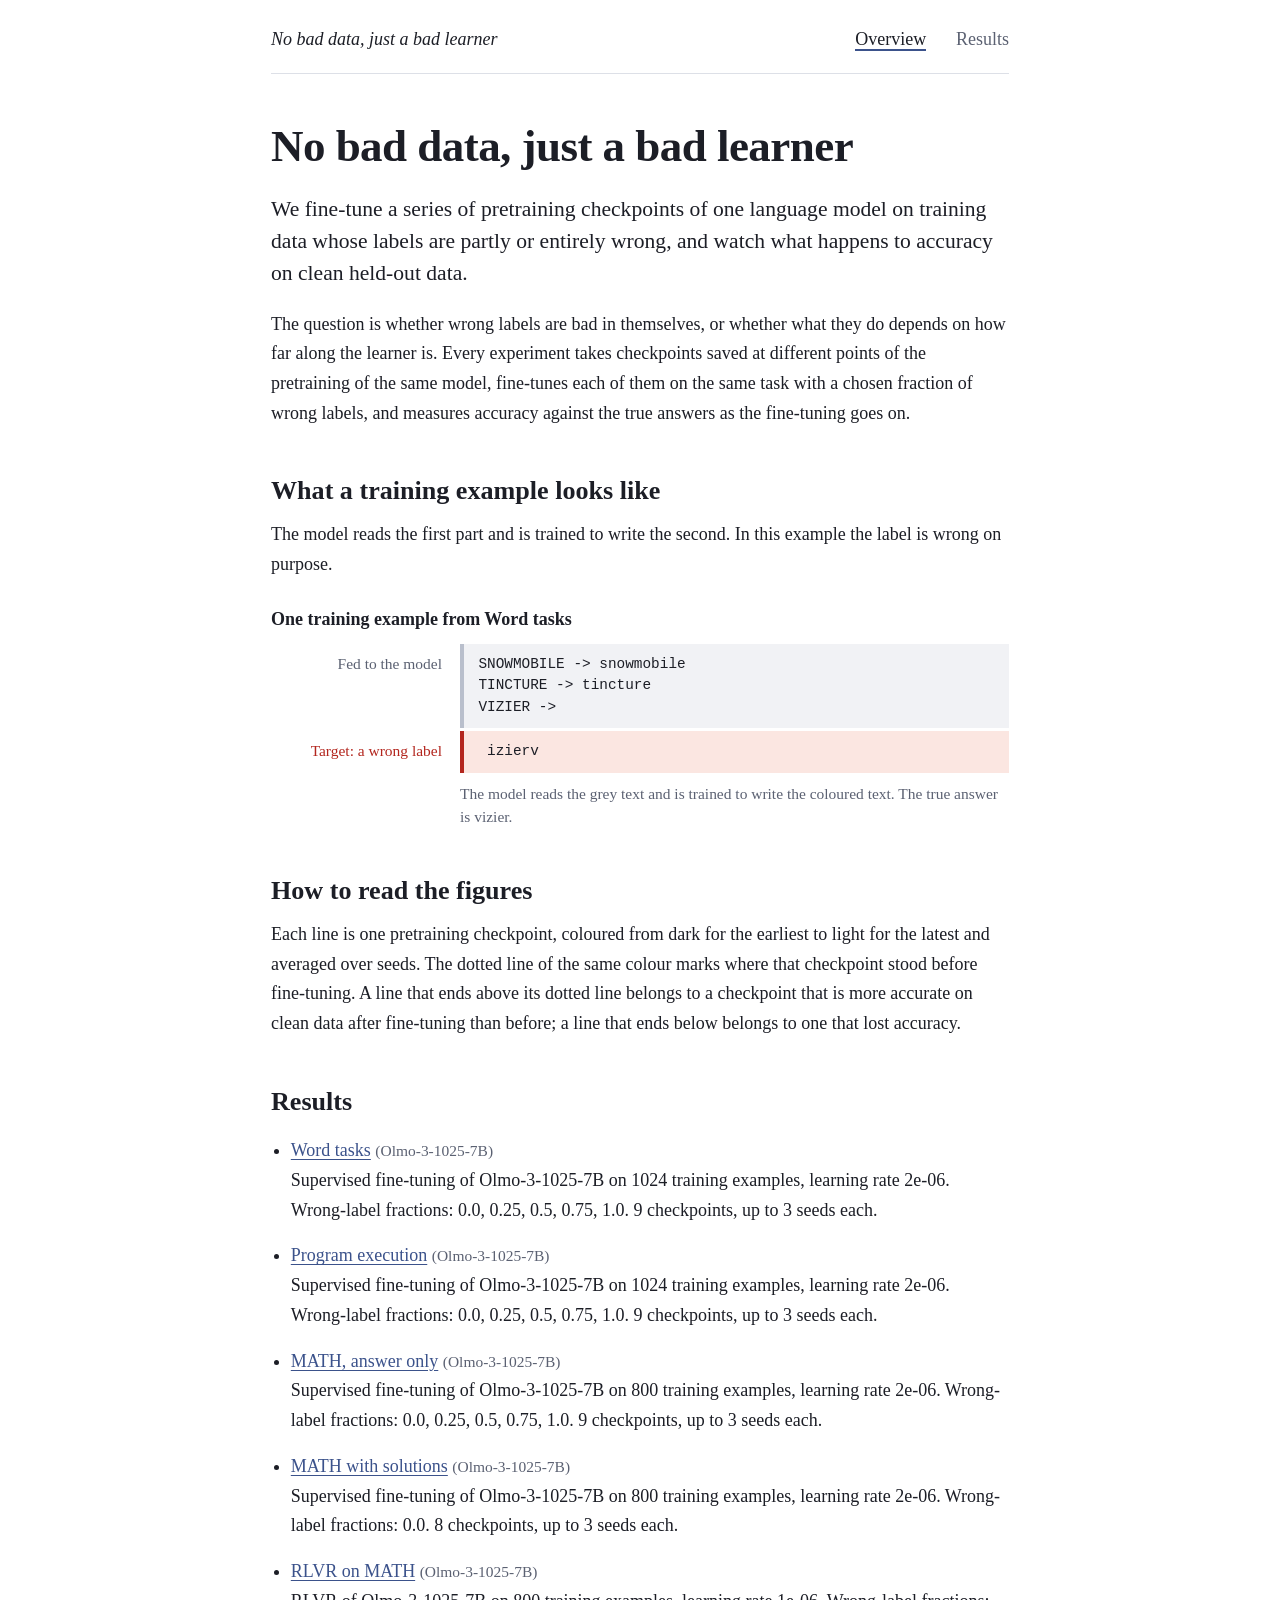
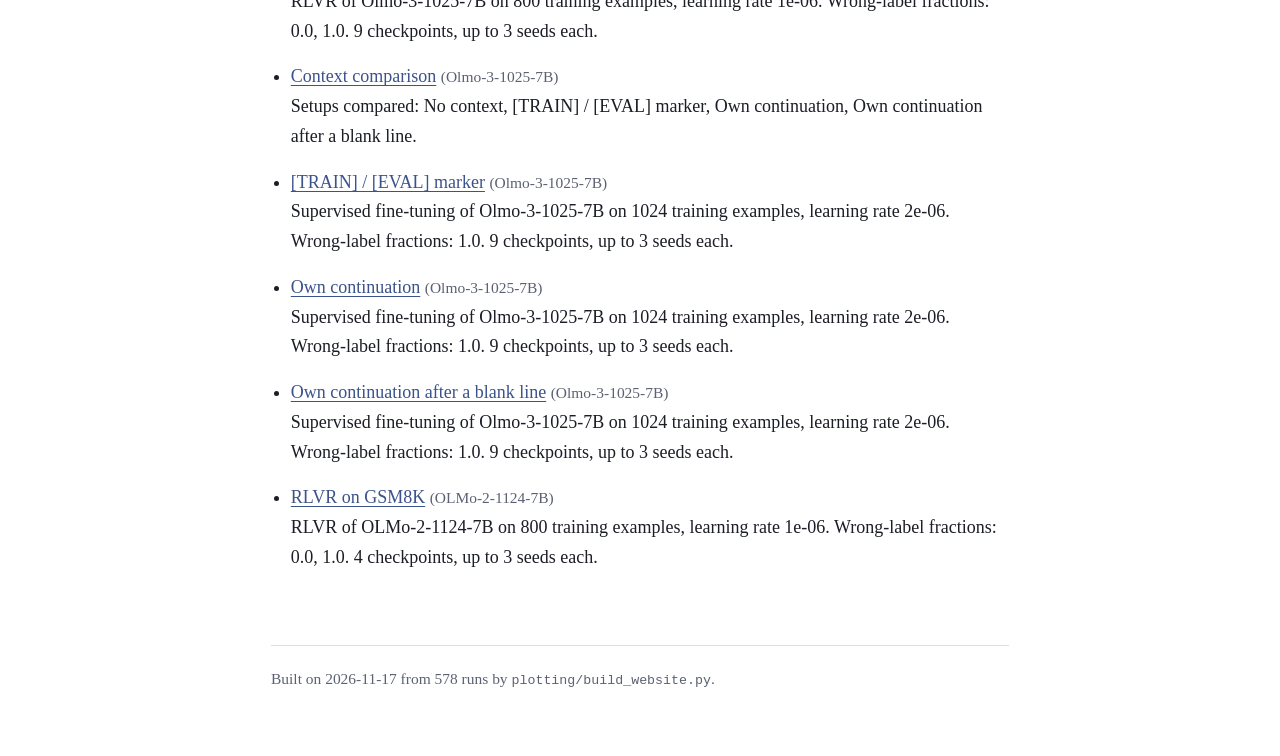
==== index.html @ 24797569 "starting website" ====
<!DOCTYPE html>
<html lang="en">
<head>
<meta charset="utf-8">
<meta name="viewport" content="width=device-width, initial-scale=1">
<title>No bad data, just a bad learner</title>
<link rel="stylesheet" href="style.css">
</head>
<body>
<header class="site">
<a class="site-name" href="index.html">No bad data, just a bad learner</a>
<nav>
<a href="index.html" aria-current="page">Overview</a>
<a href="results.html" >Results</a>
</nav>
</header>
<main>
<!-- The main page. Everything here is yours to edit. The two names in double braces below are filled in by plotting/build_website.py:
     hero_example becomes one training example, results_list the links to the result tabs. Both can be moved or deleted. -->
<article class="post">
<h1>No bad data, just a bad learner</h1>
<p class="lede">We fine-tune a series of pretraining checkpoints of one language model on training data whose labels are partly or entirely wrong, and watch what happens to accuracy on clean held-out data.</p>

<p>The question is whether wrong labels are bad in themselves, or whether what they do depends on how far along the learner is. Every experiment takes checkpoints saved at different points of the pretraining of the same model, fine-tunes each of them on the same task with a chosen fraction of wrong labels, and measures accuracy against the true answers as the fine-tuning goes on.</p>

<h2>What a training example looks like</h2>
<p>The model reads the first part and is trained to write the second. In this example the label is wrong on purpose.</p>
<div class="example">
<h4>One training example from Word tasks</h4>
<dl class="sequence">
<div class="row fed">
<dt>Fed to the model</dt>
<dd><pre>
SNOWMOBILE -&gt; snowmobile
TINCTURE -&gt; tincture
VIZIER -&gt;</pre></dd>
</div>
<div class="row wrong">
<dt>Target: a wrong label</dt>
<dd><pre>
 izierv</pre></dd>
</div>
</dl>
<p class="note">The model reads the grey text and is trained to write the coloured text. The true answer is vizier.</p>
</div>

<h2>How to read the figures</h2>
<p>Each line is one pretraining checkpoint, coloured from dark for the earliest to light for the latest and averaged over seeds. The dotted line of the same colour marks where that checkpoint stood before fine-tuning. A line that ends above its dotted line belongs to a checkpoint that is more accurate on clean data after fine-tuning than before; a line that ends below belongs to one that lost accuracy.</p>

<h2>Results</h2>
<ul class="results">
<li><a href="results.html#olmo3-sft-word-fraction">Word tasks</a> <span class="where">(Olmo-3-1025-7B)</span><br>Supervised fine-tuning of Olmo-3-1025-7B on 1024 training examples, learning rate 2e-06. Wrong-label fractions: 0.0, 0.25, 0.5, 0.75, 1.0. 9 checkpoints, up to 3 seeds each.</li>
<li><a href="results.html#olmo3-sft-program-fraction">Program execution</a> <span class="where">(Olmo-3-1025-7B)</span><br>Supervised fine-tuning of Olmo-3-1025-7B on 1024 training examples, learning rate 2e-06. Wrong-label fractions: 0.0, 0.25, 0.5, 0.75, 1.0. 9 checkpoints, up to 3 seeds each.</li>
<li><a href="results.html#olmo3-sft-math-plain">MATH, answer only</a> <span class="where">(Olmo-3-1025-7B)</span><br>Supervised fine-tuning of Olmo-3-1025-7B on 800 training examples, learning rate 2e-06. Wrong-label fractions: 0.0, 0.25, 0.5, 0.75, 1.0. 9 checkpoints, up to 3 seeds each.</li>
<li><a href="results.html#olmo3-sft-math-solution-true-labels">MATH with solutions</a> <span class="where">(Olmo-3-1025-7B)</span><br>Supervised fine-tuning of Olmo-3-1025-7B on 800 training examples, learning rate 2e-06. Wrong-label fractions: 0.0. 8 checkpoints, up to 3 seeds each.</li>
<li><a href="results.html#olmo3-rlvr-math">RLVR on MATH</a> <span class="where">(Olmo-3-1025-7B)</span><br>RLVR of Olmo-3-1025-7B on 800 training examples, learning rate 1e-06. Wrong-label fractions: 0.0, 1.0. 9 checkpoints, up to 3 seeds each.</li>
<li><a href="results.html#olmo3-context-comparison">Context comparison</a> <span class="where">(Olmo-3-1025-7B)</span><br>Setups compared: No context, [TRAIN] / [EVAL] marker, Own continuation, Own continuation after a blank line.</li>
<li><a href="results.html#olmo3-sft-word-marker">[TRAIN] / [EVAL] marker</a> <span class="where">(Olmo-3-1025-7B)</span><br>Supervised fine-tuning of Olmo-3-1025-7B on 1024 training examples, learning rate 2e-06. Wrong-label fractions: 1.0. 9 checkpoints, up to 3 seeds each.</li>
<li><a href="results.html#olmo3-sft-word-thoughts">Own continuation</a> <span class="where">(Olmo-3-1025-7B)</span><br>Supervised fine-tuning of Olmo-3-1025-7B on 1024 training examples, learning rate 2e-06. Wrong-label fractions: 1.0. 9 checkpoints, up to 3 seeds each.</li>
<li><a href="results.html#olmo3-sft-word-thoughts-blank-line">Own continuation after a blank line</a> <span class="where">(Olmo-3-1025-7B)</span><br>Supervised fine-tuning of Olmo-3-1025-7B on 1024 training examples, learning rate 2e-06. Wrong-label fractions: 1.0. 9 checkpoints, up to 3 seeds each.</li>
<li><a href="results.html#olmo2-rlvr-gsm">RLVR on GSM8K</a> <span class="where">(OLMo-2-1124-7B)</span><br>RLVR of OLMo-2-1124-7B on 800 training examples, learning rate 1e-06. Wrong-label fractions: 0.0, 1.0. 4 checkpoints, up to 3 seeds each.</li>
</ul>
</article>

</main>
<footer class="site">
<p>Built on 2026-11-17 from 578 runs by <code>plotting/build_website.py</code>.</p>
</footer>

</body>
</html>
---- style.css ----
:root {
  --ink: #1c1e26;
  --muted: #5b6172;
  --line: #dde0e7;
  --paper: #ffffff;
  --accent: #3b528b;
  --fed: #f1f2f5;
  --fed-bar: #b9bfcc;
  --target: #dcf2ec;
  --target-bar: #1f9e89;
  --wrong: #fbe6e1;
  --wrong-bar: #b3261e;
  --thought: #ebe4f3;
  --thought-bar: #482878;
  --measure: 41rem;
  --wide: 70rem;
  --serif: "Iowan Old Style", "Palatino Linotype", Palatino, "URW Palladio L", P052, Georgia, serif;
  --mono: ui-monospace, "SF Mono", "JetBrains Mono", Menlo, Consolas, "Liberation Mono", monospace;
}

* {
  box-sizing: border-box;
}

html {
  font-size: 112.5%;
}

body {
  margin: 0;
  color: var(--ink);
  background: var(--paper);
  font-family: var(--serif);
  line-height: 1.65;
}

a {
  color: var(--accent);
  text-underline-offset: 0.15em;
}

a:focus-visible,
button:focus-visible {
  outline: 2px solid var(--accent);
  outline-offset: 3px;
}

header.site,
footer.site,
main {
  width: min(var(--measure), calc(100vw - 2.5rem));
  margin: 0 auto;
}

header.site {
  display: flex;
  flex-wrap: wrap;
  justify-content: space-between;
  gap: 0.5rem 2rem;
  padding: 1.4rem 0 1rem;
  border-bottom: 1px solid var(--line);
}

.site-name {
  color: var(--ink);
  text-decoration: none;
  font-style: italic;
}

header.site nav a {
  margin-left: 1.4rem;
  color: var(--muted);
  text-decoration: none;
}

header.site nav a:first-child {
  margin-left: 0;
}

header.site nav a[aria-current] {
  color: var(--ink);
  border-bottom: 2px solid var(--accent);
}

main {
  padding: 2.6rem 0 3rem;
}

h1 {
  margin: 0 0 1.2rem;
  font-size: 2.5rem;
  font-weight: 600;
  line-height: 1.12;
  letter-spacing: -0.012em;
}

h2 {
  margin: 2.6rem 0 0.7rem;
  font-size: 1.45rem;
  font-weight: 600;
  line-height: 1.25;
}

h3 {
  margin: 2.4rem 0 0.8rem;
  font-family: var(--mono);
  font-size: 0.86rem;
  font-weight: 600;
  color: var(--muted);
}

h4 {
  margin: 0 0 0.5rem;
  font-size: 1rem;
  font-weight: 600;
}

p {
  margin: 0 0 1.1rem;
}

.lede {
  font-size: 1.2rem;
  line-height: 1.5;
}

code {
  font-family: var(--mono);
  font-size: 0.86em;
}

.facts,
.note,
figcaption,
footer.site,
.where {
  color: var(--muted);
  font-size: 0.86rem;
  line-height: 1.5;
}

.tab-group {
  margin-top: 1.6rem;
}

.tab-group-name {
  margin: 0 0 0.2rem;
  color: var(--muted);
  font-size: 0.86rem;
}

.tabs {
  display: flex;
  flex-wrap: wrap;
  gap: 0.1rem 1.5rem;
  border-bottom: 1px solid var(--line);
}

.tab {
  margin: 0 0 -1px;
  padding: 0.35rem 0;
  border: 0;
  border-bottom: 2px solid transparent;
  background: none;
  color: var(--muted);
  font: inherit;
  font-size: 0.95rem;
  text-align: left;
  cursor: pointer;
}

.tab:hover {
  color: var(--ink);
}

.tab[aria-selected="true"] {
  color: var(--ink);
  border-bottom-color: var(--accent);
}

.panel {
  padding-top: 0.4rem;
}

.panel > h2:first-child {
  margin-top: 2rem;
}

.example {
  margin: 1.4rem 0 1.8rem;
}

.sequence {
  margin: 0;
}

.row {
  display: grid;
  grid-template-columns: 9.5rem minmax(0, 1fr);
  gap: 0 1rem;
  margin-bottom: 3px;
}

.row dt {
  padding-top: 0.55rem;
  color: var(--muted);
  font-size: 0.86rem;
  line-height: 1.35;
  text-align: right;
}

.row dd {
  margin: 0;
  min-width: 0;
}

.row pre {
  margin: 0;
  padding: 0.55rem 0.8rem;
  border-left: 4px solid var(--fed-bar);
  background: var(--fed);
  font-family: var(--mono);
  font-size: 0.8rem;
  line-height: 1.5;
  white-space: pre-wrap;
  overflow-wrap: anywhere;
}

.row.target pre,
.row.reference pre {
  border-left-color: var(--target-bar);
  background: var(--target);
}

.row.wrong pre {
  border-left-color: var(--wrong-bar);
  background: var(--wrong);
}

.row.thought pre {
  border-left-color: var(--thought-bar);
  background: var(--thought);
}

.row.target dt,
.row.reference dt {
  color: #14705f;
}

.row.wrong dt {
  color: var(--wrong-bar);
}

.row.thought dt {
  color: var(--thought-bar);
}

.note {
  margin: 0.5rem 0 0 10.5rem;
}

figure {
  width: min(var(--wide), calc(100vw - 2rem));
  margin: 1.8rem 0 2.2rem 50%;
  transform: translateX(-50%);
}

figure img {
  display: block;
  max-width: 100%;
  height: auto;
  margin: 0 auto;
  border: 1px solid var(--line);
}

figcaption {
  width: min(var(--measure), 100%);
  margin: 0.6rem auto 0;
}

ul.results {
  padding-left: 1.1rem;
}

ul.results li {
  margin-bottom: 0.9rem;
}

ul.results .where {
  white-space: nowrap;
}

footer.site {
  padding: 1.2rem 0 2.5rem;
  border-top: 1px solid var(--line);
}

@media (max-width: 40rem) {
  h1 {
    font-size: 2rem;
  }

  .row {
    grid-template-columns: minmax(0, 1fr);
  }

  .row dt {
    padding: 0.5rem 0 0.2rem;
    text-align: left;
  }

  .note {
    margin-left: 0;
  }
}
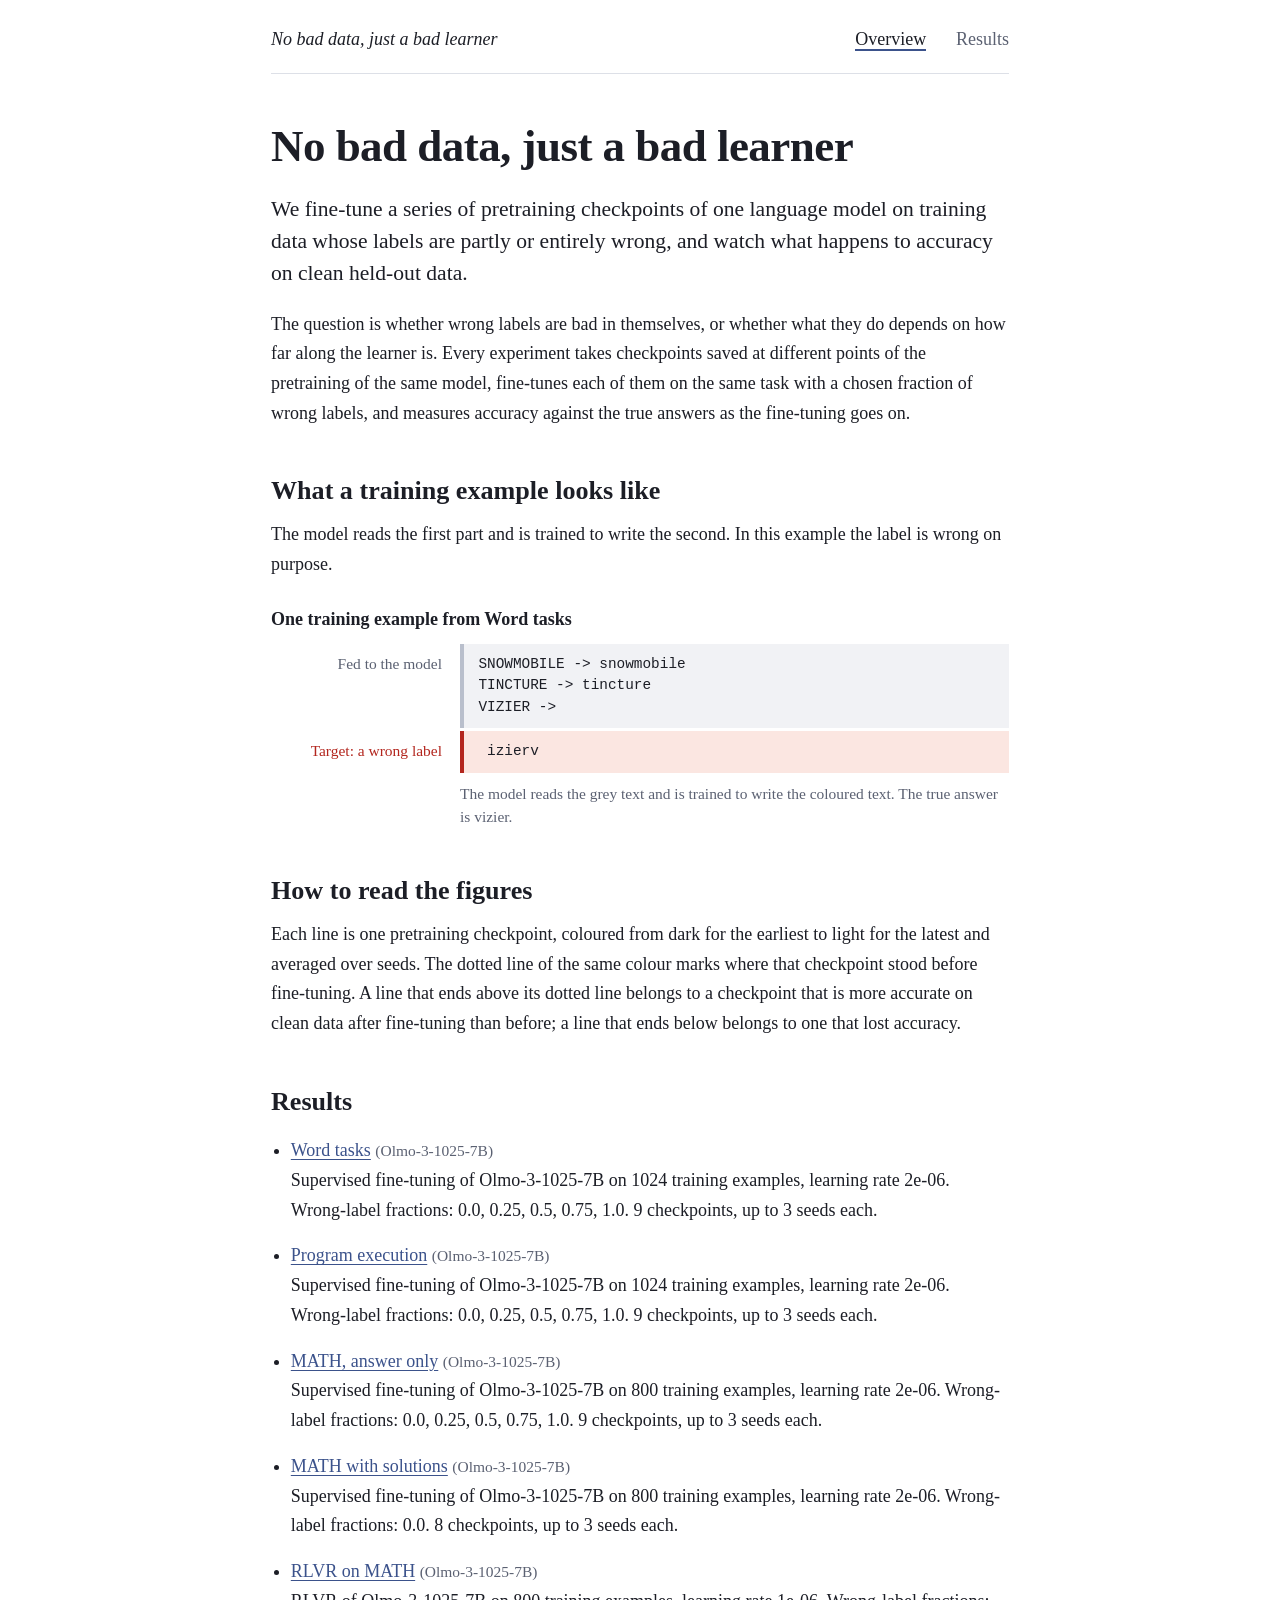
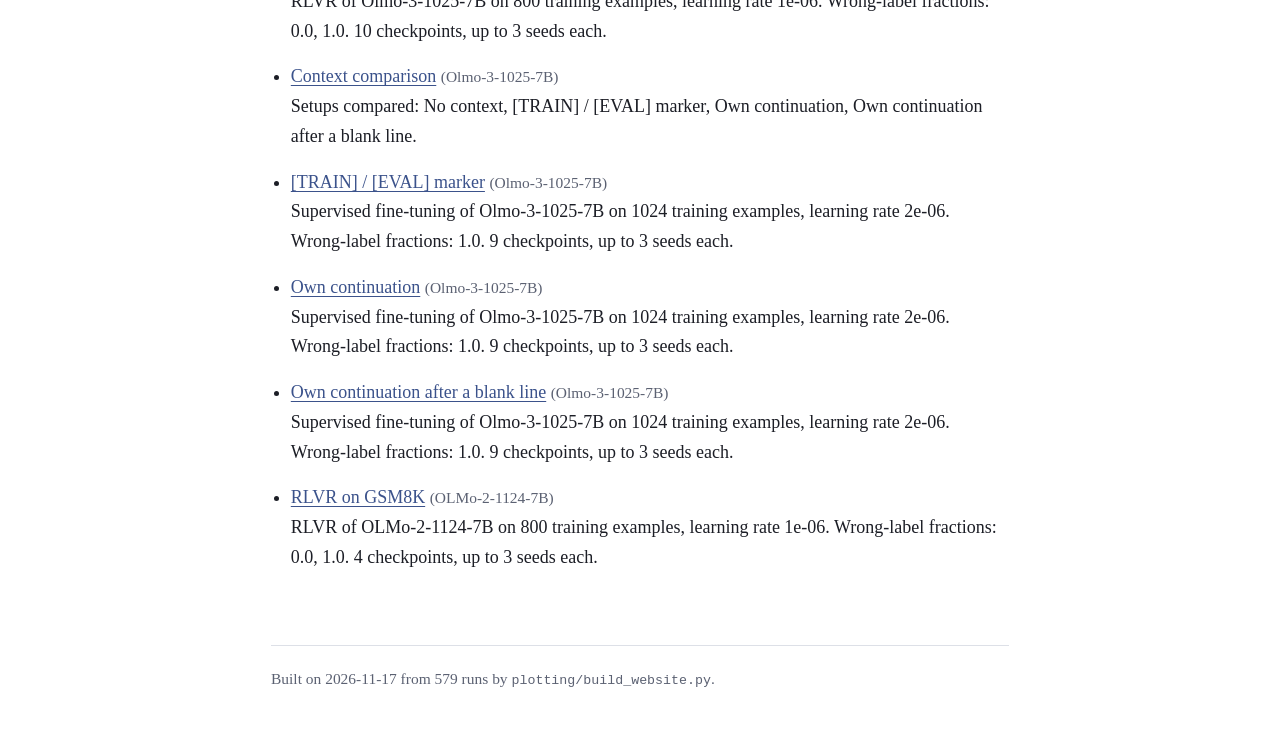
==== commit 77aaf0a8: "y-axis fix" ====
--- a/index.html
+++ b/index.html
@@ -53,7 +53,7 @@
 <li><a href="results.html#olmo3-sft-program-fraction">Program execution</a> <span class="where">(Olmo-3-1025-7B)</span><br>Supervised fine-tuning of Olmo-3-1025-7B on 1024 training examples, learning rate 2e-06. Wrong-label fractions: 0.0, 0.25, 0.5, 0.75, 1.0. 9 checkpoints, up to 3 seeds each.</li>
 <li><a href="results.html#olmo3-sft-math-plain">MATH, answer only</a> <span class="where">(Olmo-3-1025-7B)</span><br>Supervised fine-tuning of Olmo-3-1025-7B on 800 training examples, learning rate 2e-06. Wrong-label fractions: 0.0, 0.25, 0.5, 0.75, 1.0. 9 checkpoints, up to 3 seeds each.</li>
 <li><a href="results.html#olmo3-sft-math-solution-true-labels">MATH with solutions</a> <span class="where">(Olmo-3-1025-7B)</span><br>Supervised fine-tuning of Olmo-3-1025-7B on 800 training examples, learning rate 2e-06. Wrong-label fractions: 0.0. 8 checkpoints, up to 3 seeds each.</li>
-<li><a href="results.html#olmo3-rlvr-math">RLVR on MATH</a> <span class="where">(Olmo-3-1025-7B)</span><br>RLVR of Olmo-3-1025-7B on 800 training examples, learning rate 1e-06. Wrong-label fractions: 0.0, 1.0. 9 checkpoints, up to 3 seeds each.</li>
+<li><a href="results.html#olmo3-rlvr-math">RLVR on MATH</a> <span class="where">(Olmo-3-1025-7B)</span><br>RLVR of Olmo-3-1025-7B on 800 training examples, learning rate 1e-06. Wrong-label fractions: 0.0, 1.0. 10 checkpoints, up to 3 seeds each.</li>
 <li><a href="results.html#olmo3-context-comparison">Context comparison</a> <span class="where">(Olmo-3-1025-7B)</span><br>Setups compared: No context, [TRAIN] / [EVAL] marker, Own continuation, Own continuation after a blank line.</li>
 <li><a href="results.html#olmo3-sft-word-marker">[TRAIN] / [EVAL] marker</a> <span class="where">(Olmo-3-1025-7B)</span><br>Supervised fine-tuning of Olmo-3-1025-7B on 1024 training examples, learning rate 2e-06. Wrong-label fractions: 1.0. 9 checkpoints, up to 3 seeds each.</li>
 <li><a href="results.html#olmo3-sft-word-thoughts">Own continuation</a> <span class="where">(Olmo-3-1025-7B)</span><br>Supervised fine-tuning of Olmo-3-1025-7B on 1024 training examples, learning rate 2e-06. Wrong-label fractions: 1.0. 9 checkpoints, up to 3 seeds each.</li>
@@ -64,7 +64,7 @@
 
 </main>
 <footer class="site">
-<p>Built on 2026-11-17 from 578 runs by <code>plotting/build_website.py</code>.</p>
+<p>Built on 2026-11-17 from 579 runs by <code>plotting/build_website.py</code>.</p>
 </footer>
 
 </body>
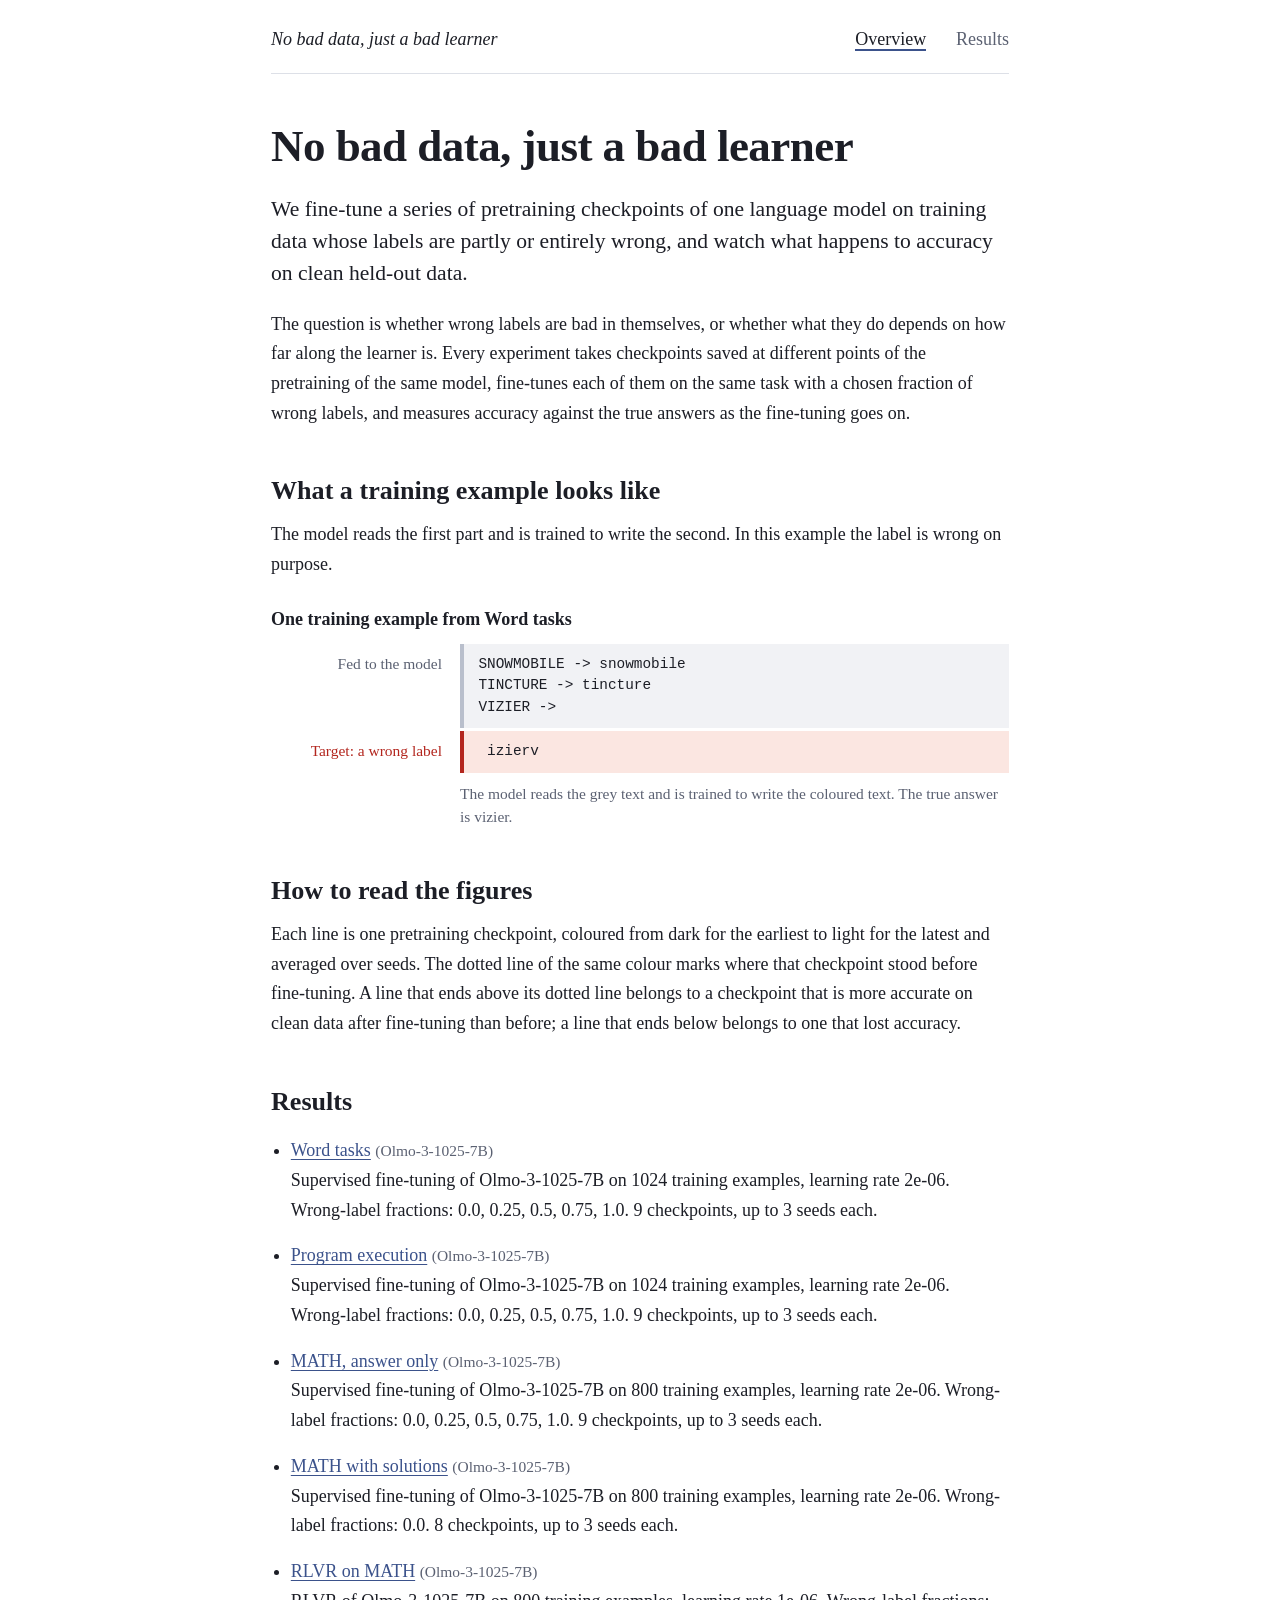
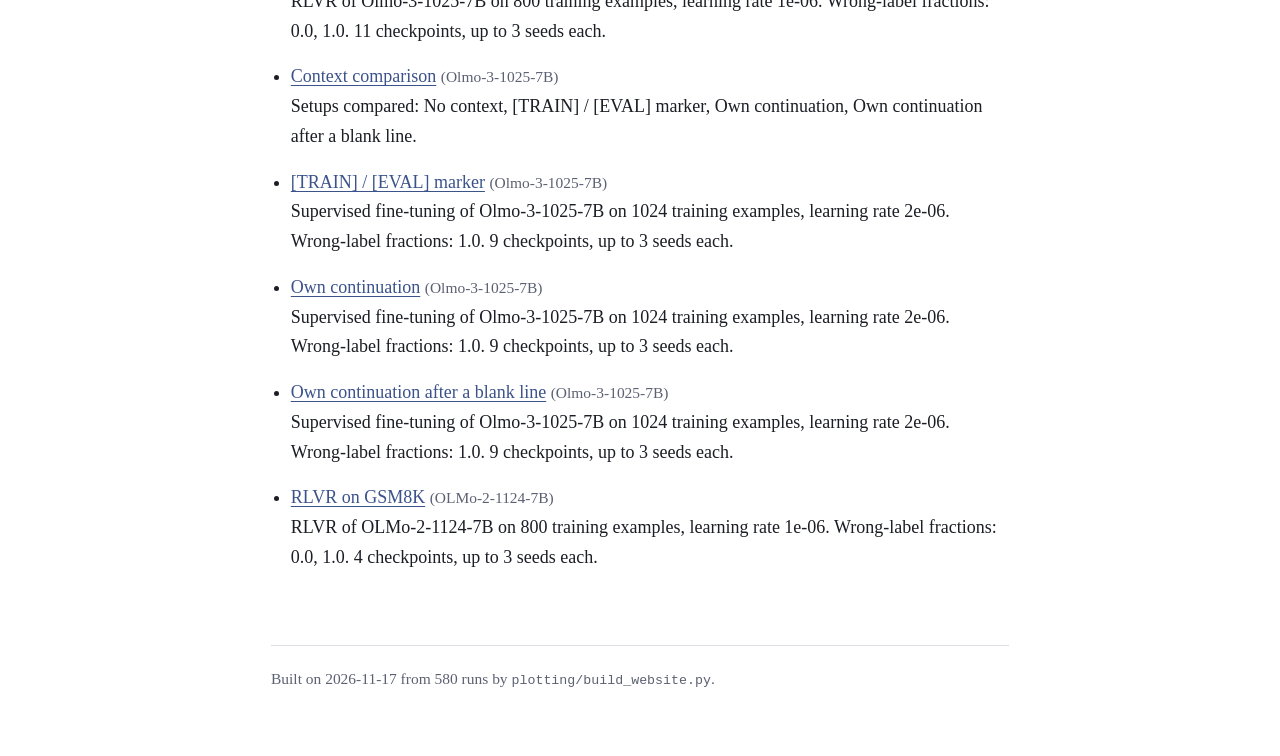
==== commit 32711c60: "fix all y axis" ====
--- a/index.html
+++ b/index.html
@@ -53,7 +53,7 @@
 <li><a href="results.html#olmo3-sft-program-fraction">Program execution</a> <span class="where">(Olmo-3-1025-7B)</span><br>Supervised fine-tuning of Olmo-3-1025-7B on 1024 training examples, learning rate 2e-06. Wrong-label fractions: 0.0, 0.25, 0.5, 0.75, 1.0. 9 checkpoints, up to 3 seeds each.</li>
 <li><a href="results.html#olmo3-sft-math-plain">MATH, answer only</a> <span class="where">(Olmo-3-1025-7B)</span><br>Supervised fine-tuning of Olmo-3-1025-7B on 800 training examples, learning rate 2e-06. Wrong-label fractions: 0.0, 0.25, 0.5, 0.75, 1.0. 9 checkpoints, up to 3 seeds each.</li>
 <li><a href="results.html#olmo3-sft-math-solution-true-labels">MATH with solutions</a> <span class="where">(Olmo-3-1025-7B)</span><br>Supervised fine-tuning of Olmo-3-1025-7B on 800 training examples, learning rate 2e-06. Wrong-label fractions: 0.0. 8 checkpoints, up to 3 seeds each.</li>
-<li><a href="results.html#olmo3-rlvr-math">RLVR on MATH</a> <span class="where">(Olmo-3-1025-7B)</span><br>RLVR of Olmo-3-1025-7B on 800 training examples, learning rate 1e-06. Wrong-label fractions: 0.0, 1.0. 10 checkpoints, up to 3 seeds each.</li>
+<li><a href="results.html#olmo3-rlvr-math">RLVR on MATH</a> <span class="where">(Olmo-3-1025-7B)</span><br>RLVR of Olmo-3-1025-7B on 800 training examples, learning rate 1e-06. Wrong-label fractions: 0.0, 1.0. 11 checkpoints, up to 3 seeds each.</li>
 <li><a href="results.html#olmo3-context-comparison">Context comparison</a> <span class="where">(Olmo-3-1025-7B)</span><br>Setups compared: No context, [TRAIN] / [EVAL] marker, Own continuation, Own continuation after a blank line.</li>
 <li><a href="results.html#olmo3-sft-word-marker">[TRAIN] / [EVAL] marker</a> <span class="where">(Olmo-3-1025-7B)</span><br>Supervised fine-tuning of Olmo-3-1025-7B on 1024 training examples, learning rate 2e-06. Wrong-label fractions: 1.0. 9 checkpoints, up to 3 seeds each.</li>
 <li><a href="results.html#olmo3-sft-word-thoughts">Own continuation</a> <span class="where">(Olmo-3-1025-7B)</span><br>Supervised fine-tuning of Olmo-3-1025-7B on 1024 training examples, learning rate 2e-06. Wrong-label fractions: 1.0. 9 checkpoints, up to 3 seeds each.</li>
@@ -64,7 +64,7 @@
 
 </main>
 <footer class="site">
-<p>Built on 2026-11-17 from 579 runs by <code>plotting/build_website.py</code>.</p>
+<p>Built on 2026-11-17 from 580 runs by <code>plotting/build_website.py</code>.</p>
 </footer>
 
 </body>
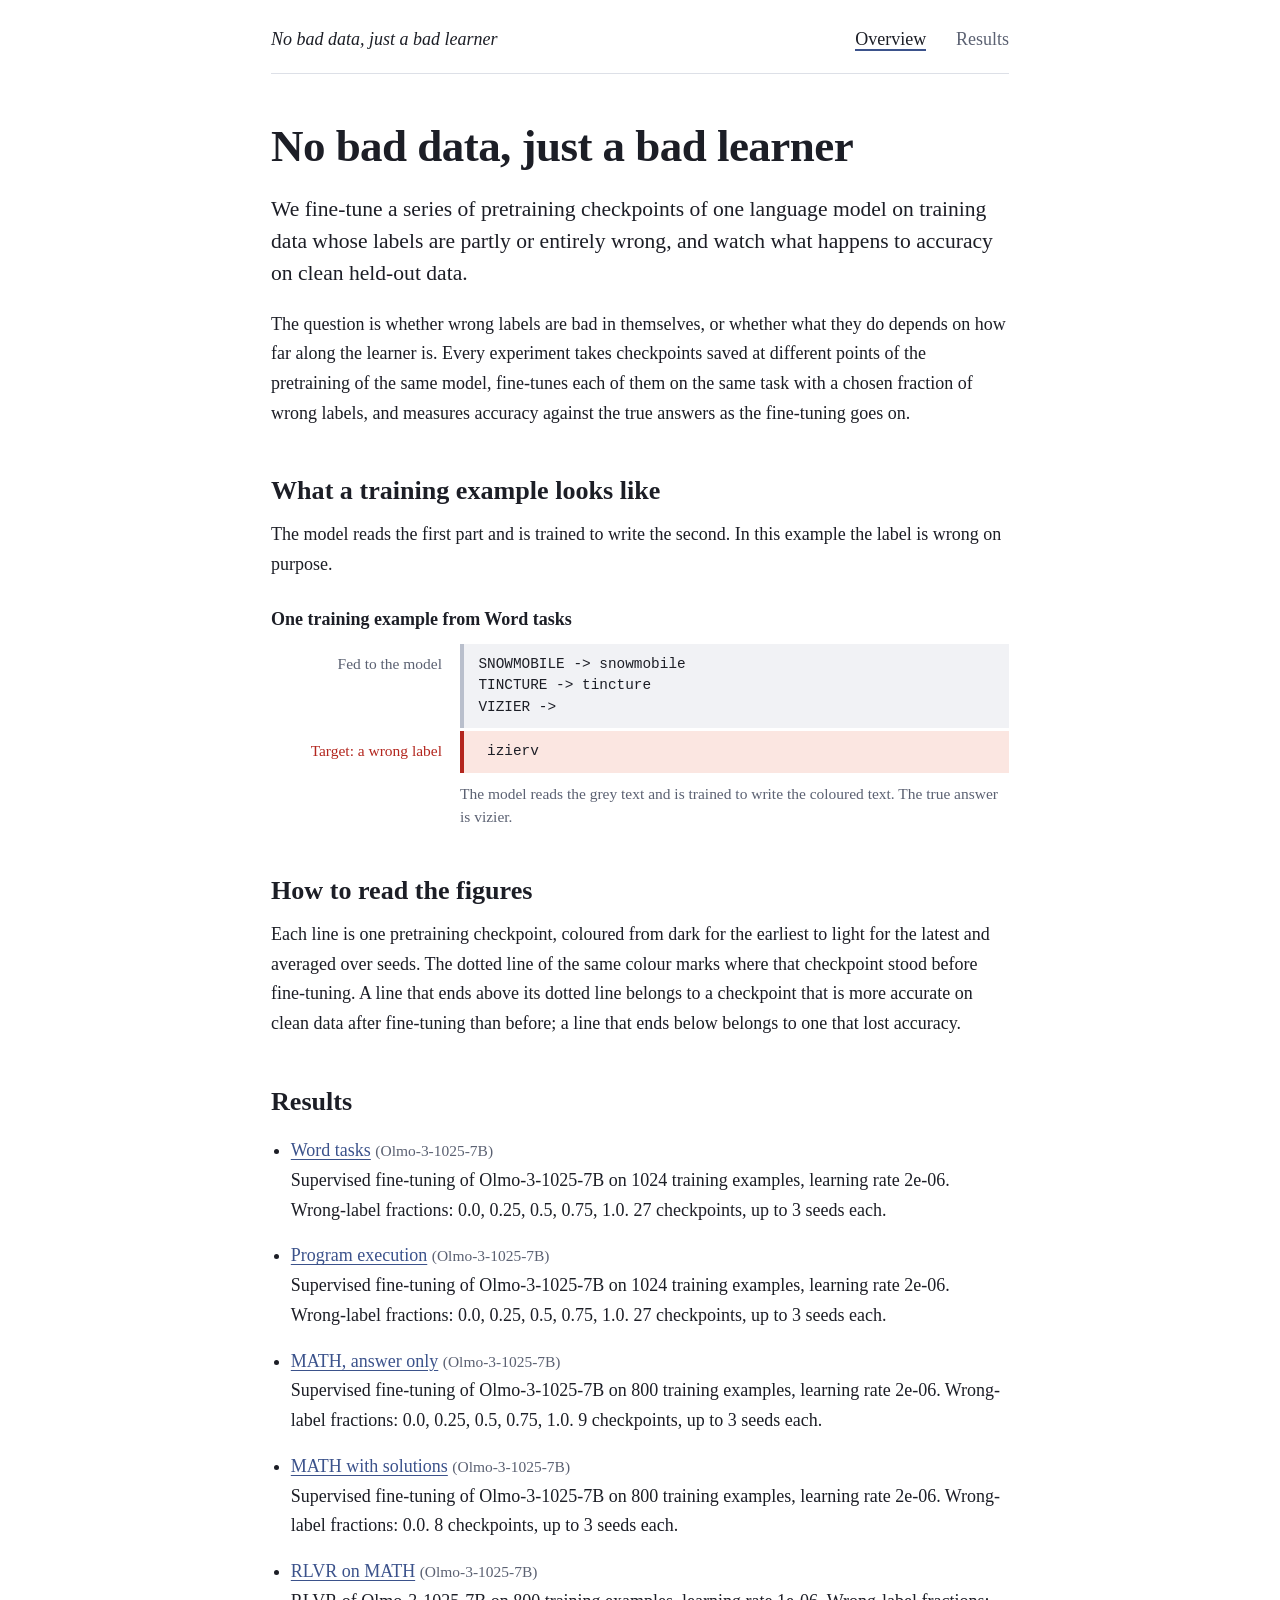
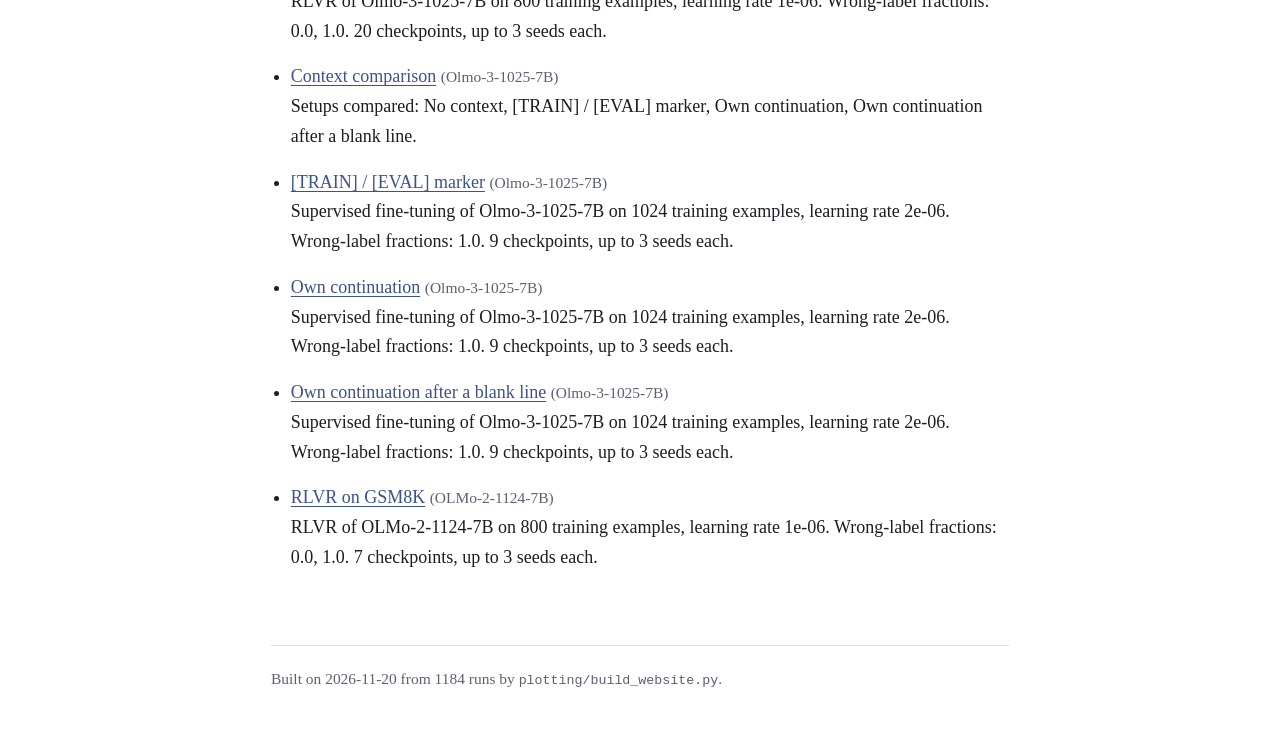
==== commit f727ce92: "next setting" ====
--- a/index.html
+++ b/index.html
@@ -49,22 +49,22 @@
 
 <h2>Results</h2>
 <ul class="results">
-<li><a href="results.html#olmo3-sft-word-fraction">Word tasks</a> <span class="where">(Olmo-3-1025-7B)</span><br>Supervised fine-tuning of Olmo-3-1025-7B on 1024 training examples, learning rate 2e-06. Wrong-label fractions: 0.0, 0.25, 0.5, 0.75, 1.0. 9 checkpoints, up to 3 seeds each.</li>
-<li><a href="results.html#olmo3-sft-program-fraction">Program execution</a> <span class="where">(Olmo-3-1025-7B)</span><br>Supervised fine-tuning of Olmo-3-1025-7B on 1024 training examples, learning rate 2e-06. Wrong-label fractions: 0.0, 0.25, 0.5, 0.75, 1.0. 9 checkpoints, up to 3 seeds each.</li>
+<li><a href="results.html#olmo3-sft-word-fraction">Word tasks</a> <span class="where">(Olmo-3-1025-7B)</span><br>Supervised fine-tuning of Olmo-3-1025-7B on 1024 training examples, learning rate 2e-06. Wrong-label fractions: 0.0, 0.25, 0.5, 0.75, 1.0. 27 checkpoints, up to 3 seeds each.</li>
+<li><a href="results.html#olmo3-sft-program-fraction">Program execution</a> <span class="where">(Olmo-3-1025-7B)</span><br>Supervised fine-tuning of Olmo-3-1025-7B on 1024 training examples, learning rate 2e-06. Wrong-label fractions: 0.0, 0.25, 0.5, 0.75, 1.0. 27 checkpoints, up to 3 seeds each.</li>
 <li><a href="results.html#olmo3-sft-math-plain">MATH, answer only</a> <span class="where">(Olmo-3-1025-7B)</span><br>Supervised fine-tuning of Olmo-3-1025-7B on 800 training examples, learning rate 2e-06. Wrong-label fractions: 0.0, 0.25, 0.5, 0.75, 1.0. 9 checkpoints, up to 3 seeds each.</li>
 <li><a href="results.html#olmo3-sft-math-solution-true-labels">MATH with solutions</a> <span class="where">(Olmo-3-1025-7B)</span><br>Supervised fine-tuning of Olmo-3-1025-7B on 800 training examples, learning rate 2e-06. Wrong-label fractions: 0.0. 8 checkpoints, up to 3 seeds each.</li>
-<li><a href="results.html#olmo3-rlvr-math">RLVR on MATH</a> <span class="where">(Olmo-3-1025-7B)</span><br>RLVR of Olmo-3-1025-7B on 800 training examples, learning rate 1e-06. Wrong-label fractions: 0.0, 1.0. 11 checkpoints, up to 3 seeds each.</li>
+<li><a href="results.html#olmo3-rlvr-math">RLVR on MATH</a> <span class="where">(Olmo-3-1025-7B)</span><br>RLVR of Olmo-3-1025-7B on 800 training examples, learning rate 1e-06. Wrong-label fractions: 0.0, 1.0. 20 checkpoints, up to 3 seeds each.</li>
 <li><a href="results.html#olmo3-context-comparison">Context comparison</a> <span class="where">(Olmo-3-1025-7B)</span><br>Setups compared: No context, [TRAIN] / [EVAL] marker, Own continuation, Own continuation after a blank line.</li>
 <li><a href="results.html#olmo3-sft-word-marker">[TRAIN] / [EVAL] marker</a> <span class="where">(Olmo-3-1025-7B)</span><br>Supervised fine-tuning of Olmo-3-1025-7B on 1024 training examples, learning rate 2e-06. Wrong-label fractions: 1.0. 9 checkpoints, up to 3 seeds each.</li>
 <li><a href="results.html#olmo3-sft-word-thoughts">Own continuation</a> <span class="where">(Olmo-3-1025-7B)</span><br>Supervised fine-tuning of Olmo-3-1025-7B on 1024 training examples, learning rate 2e-06. Wrong-label fractions: 1.0. 9 checkpoints, up to 3 seeds each.</li>
 <li><a href="results.html#olmo3-sft-word-thoughts-blank-line">Own continuation after a blank line</a> <span class="where">(Olmo-3-1025-7B)</span><br>Supervised fine-tuning of Olmo-3-1025-7B on 1024 training examples, learning rate 2e-06. Wrong-label fractions: 1.0. 9 checkpoints, up to 3 seeds each.</li>
-<li><a href="results.html#olmo2-rlvr-gsm">RLVR on GSM8K</a> <span class="where">(OLMo-2-1124-7B)</span><br>RLVR of OLMo-2-1124-7B on 800 training examples, learning rate 1e-06. Wrong-label fractions: 0.0, 1.0. 4 checkpoints, up to 3 seeds each.</li>
+<li><a href="results.html#olmo2-rlvr-gsm">RLVR on GSM8K</a> <span class="where">(OLMo-2-1124-7B)</span><br>RLVR of OLMo-2-1124-7B on 800 training examples, learning rate 1e-06. Wrong-label fractions: 0.0, 1.0. 7 checkpoints, up to 3 seeds each.</li>
 </ul>
 </article>
 
 </main>
 <footer class="site">
-<p>Built on 2026-11-17 from 580 runs by <code>plotting/build_website.py</code>.</p>
+<p>Built on 2026-11-20 from 1184 runs by <code>plotting/build_website.py</code>.</p>
 </footer>
 
 </body>
